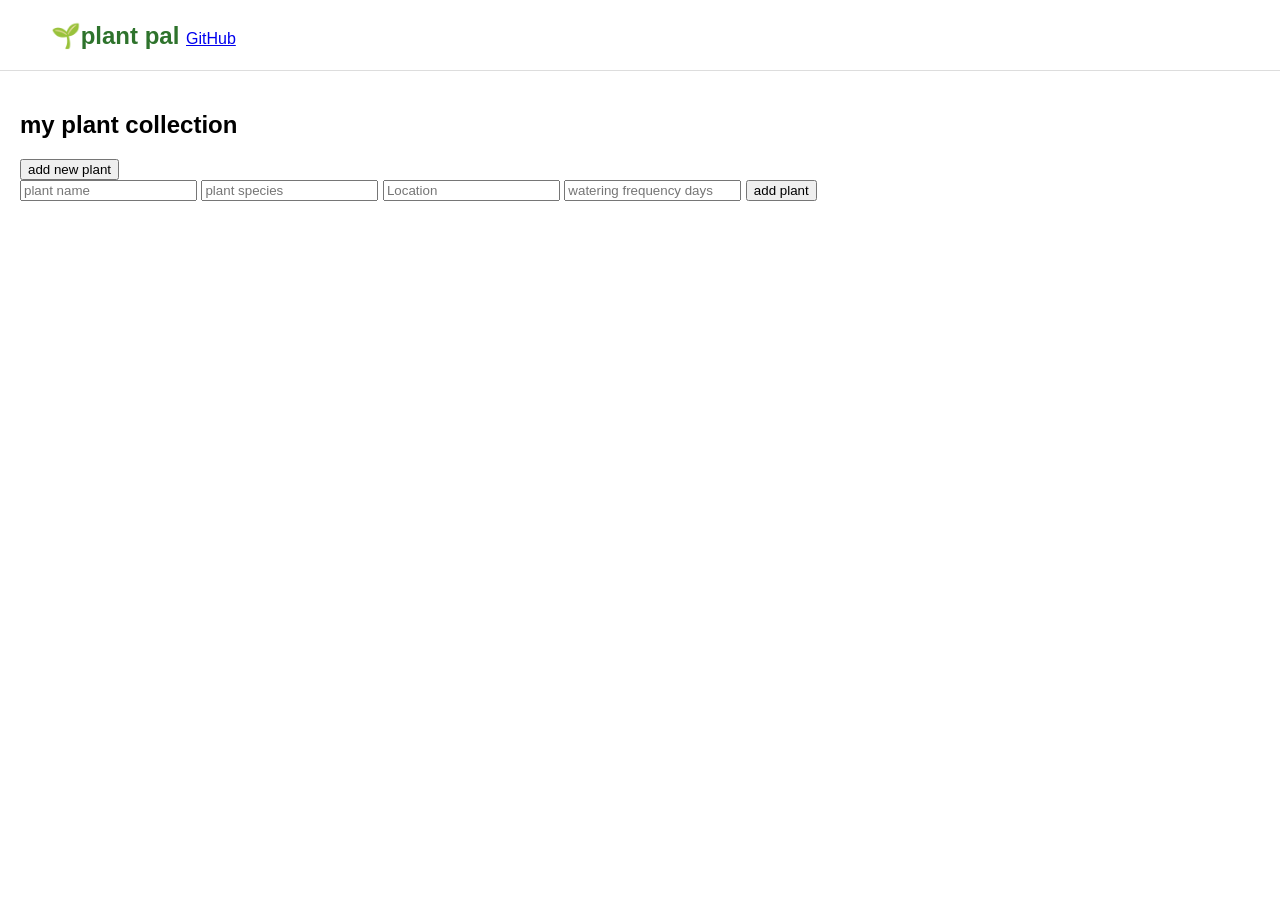
==== index.html @ 1b5e52f9 "style: update header logo with emoji and add initial CSS styles" ====
<!DOCTYPE html>
<html lang="en">
<head>
  <meta charset="UTF-8">
  <meta name="viewport" content="width=device-width, initial-scale=1.0">
  <title>plantpal - find your perfect plantcompanion</title>
  <link rel="stylesheet" href="styles.css">
  <link href="https://fonts.google.com/">
</head>
<body>


  <!-- navigation Header --> 
  <header class="navbar">
    <a href="index.html"  class="logo">
      <svg width="24" height="24" viewBox="0 0 24 24" fill="none" stroke="current color" stroke-width="2" ><path d="m11 20A7 0 0 1 9.8 6.1C15.5 17 4.4 19 2c1 2 2 4.1 2 9 0 5-4 9-10 9z"/></svg>
<span> 🌱plant pal</span>

    </a>
    <a class="github-link" href="https://github.com/wanguisandrak-crypto/plant-pal" target="_blank" rel="noopener noreferrer">GitHub</a>

 </header>
<main>
<section id="dashboard"> <h2> my plant collection</h2> <button id="add plant btn"> add new plant</button>
<div id="plant grid" class="plant grid"></div>
<section id="plantform-modal" class=" modal hidden"> <div class="modal content">
<form id="plantform"> <input type="text" id="plant-name" placeholder="plant name" required >
<input type="text" id="plant-species" placeholder="plant species" required>
<input type="text" id="plant-location" placeholder="Location" required>
<input type="number" id="water-frequency" placeholder="watering frequency days" required>
<button type="submit">add plant</button>
</form>
</div></section>
</section>
</main>



</body>
</html>
---- styles.css ----
body{
  margin: 0%;
  font-family: Arial, Helvetica, sans-serif;
}

header{
  background-color: #fff;
  padding: 20px;
  border-bottom: 1px solid #ddd;
}
.nav{
  display: flex;
  justify-content: space-between;
  align-items: center ;

}

.logo{
  font-size: 24px;
  font-weight: bold;
  text-decoration: none;
  color: #2e732c;

}

.nav a {
  text-decoration: none;
  color: #333;
  margin-left: 20px;
}
main{
  padding: 20px;
}
#addplant{
background-color: #2e7d32;
color: #fff;
padding: 10px 20px;
border: none;
border-radius: 4px;
}
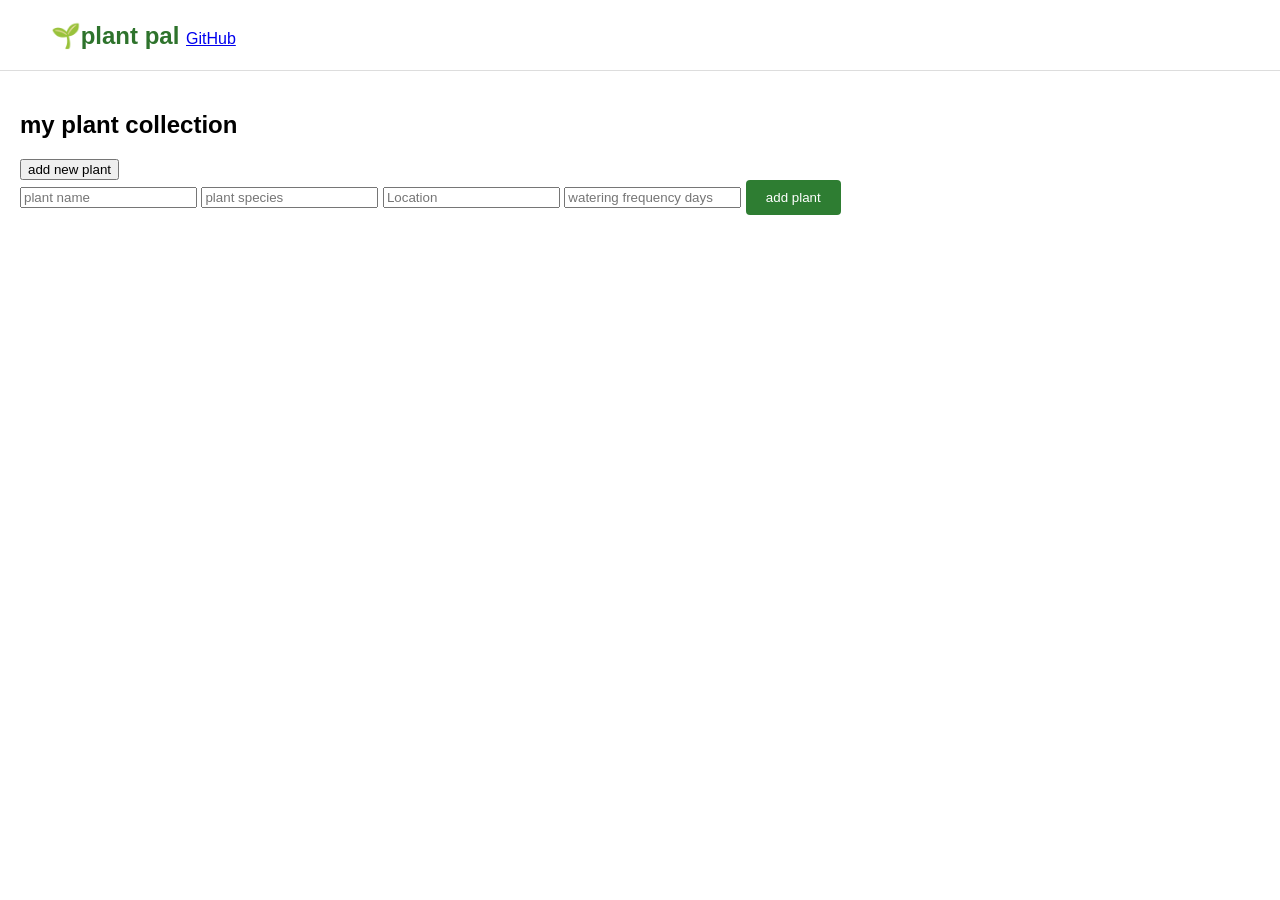
==== commit 0e8459c5: "fix: add missing id attribute to submit button in plant form" ====
--- a/index.html
+++ b/index.html
@@ -28,7 +28,7 @@
 <input type="text" id="plant-species" placeholder="plant species" required>
 <input type="text" id="plant-location" placeholder="Location" required>
 <input type="number" id="water-frequency" placeholder="watering frequency days" required>
-<button type="submit">add plant</button>
+<button type="submit" id="addplant">add plant</button>
 </form>
 </div></section>
 </section>
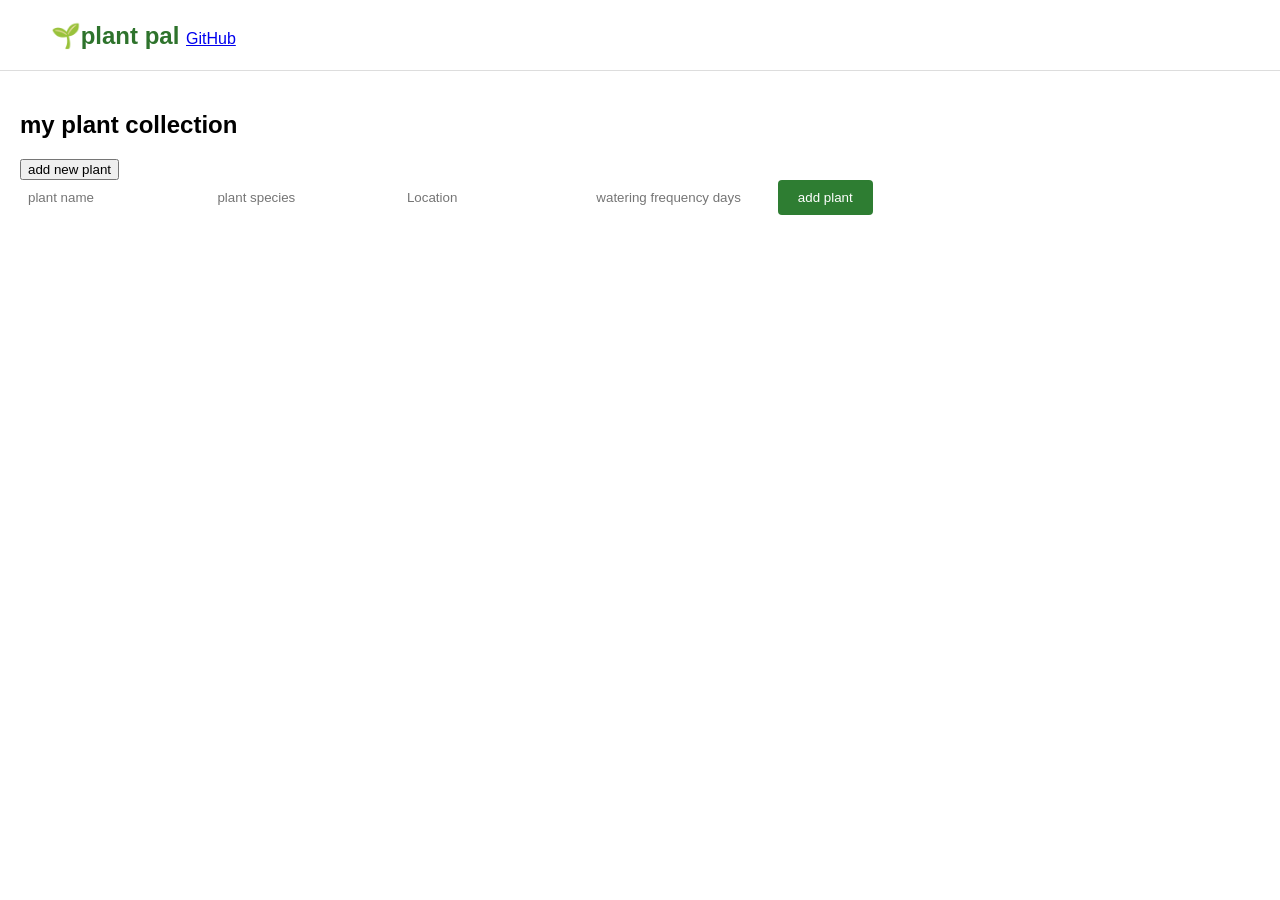
==== commit 445cd540: "feat: implement plant form functionality and modal display in script.js" ====
--- a/index.html
+++ b/index.html
@@ -34,7 +34,7 @@
 </section>
 </main>
 
-
+<script>src=script.js</script>
 
 </body>
 </html>
--- a/styles.css
+++ b/styles.css
@@ -38,3 +38,8 @@
 border: none;
 border-radius: 4px;
 }
+input[type=text], input[type=number] {
+padding: 8px;
+border: 1pc;
+border-radius: 4px;
+}
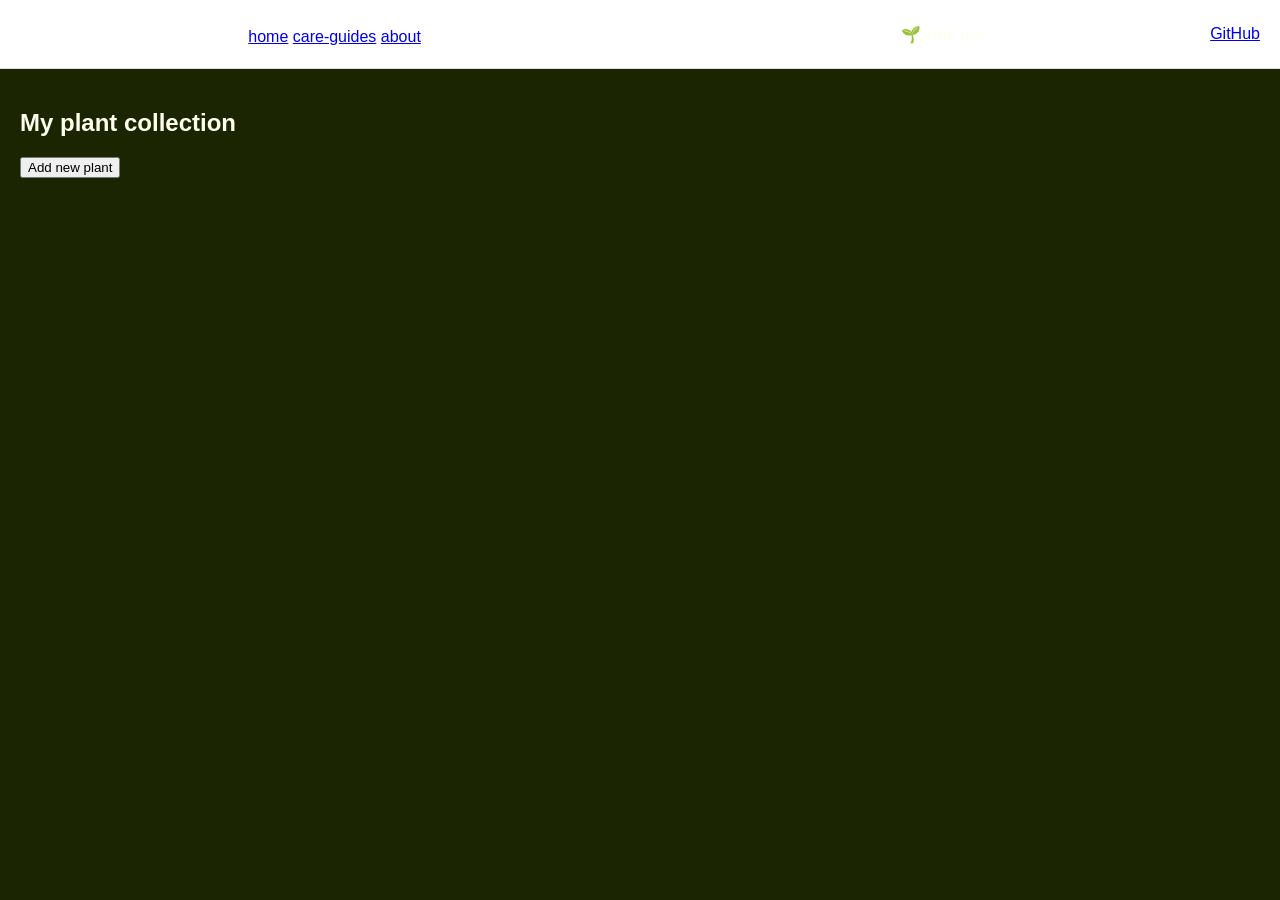
==== commit 39f75499: "feat: add about page and improve navigation in index.html" ====
--- a/index.html
+++ b/index.html
@@ -13,6 +13,11 @@
   <!-- navigation Header --> 
   <header class="navbar">
     <a href="index.html"  class="logo">
+      <nav>
+      <a href="index.html">home</a>
+      <a href="care-guides.html">care-guides</a>
+      <a href="about.html">about</a>
+      </nav>
       <svg width="24" height="24" viewBox="0 0 24 24" fill="none" stroke="current color" stroke-width="2" ><path d="m11 20A7 0 0 1 9.8 6.1C15.5 17 4.4 19 2c1 2 2 4.1 2 9 0 5-4 9-10 9z"/></svg>
 <span> 🌱plant pal</span>
 
@@ -21,20 +26,26 @@
 
  </header>
 <main>
-<section id="dashboard"> <h2> my plant collection</h2> <button id="add plant btn"> add new plant</button>
-<div id="plant grid" class="plant grid"></div>
-<section id="plantform-modal" class=" modal hidden"> <div class="modal content">
-<form id="plantform"> <input type="text" id="plant-name" placeholder="plant name" required >
-<input type="text" id="plant-species" placeholder="plant species" required>
-<input type="text" id="plant-location" placeholder="Location" required>
-<input type="number" id="water-frequency" placeholder="watering frequency days" required>
-<button type="submit" id="addplant">add plant</button>
-</form>
-</div></section>
+<section id="dashboard">
+  <h2>My plant collection</h2>
+  <button id="addplant-btn" type="button">Add new plant</button>
+  <div id="plant-container" class="plant-grid"></div>
+  <section id="plantform-modal" class="modal hidden" aria-label="Add a plant">
+    <div class="modal-content">
+      <button type="button" id="close-btn" class="close-btn" aria-label="Close">&times;</button>
+      <form id="plantform">
+        <input type="text" id="plant-name" placeholder="Plant name" aria-label="Plant name" required>
+        <input type="text" id="plant-species" placeholder="Plant species" aria-label="Plant species" required>
+        <input type="text" id="plant-location" placeholder="Location" aria-label="Location" required>
+        <input type="number" id="water-frequency" placeholder="Watering frequency (days)" aria-label="Watering frequency in days" required>
+        <button type="submit" id="addplant">Add plant</button>
+      </form>
+    </div>
+  </section>
 </section>
 </main>
 
-<script>src=script.js</script>
+<script src="script.js"></script>
 
 </body>
 </html>
--- a/styles.css
+++ b/styles.css
@@ -1,6 +1,8 @@
 body{
   margin: 0%;
   font-family: Arial, Helvetica, sans-serif;
+  background-color: #1b2501;
+  color: #ffe;
 }
 
 header{
@@ -8,7 +10,7 @@
   padding: 20px;
   border-bottom: 1px solid #ddd;
 }
-.nav{
+.navbar{
   display: flex;
   justify-content: space-between;
   align-items: center ;
@@ -25,7 +27,7 @@
 
 .nav a {
   text-decoration: none;
-  color: #333;
+  color: #fff;
   margin-left: 20px;
 }
 main{
@@ -38,8 +40,64 @@
 border: none;
 border-radius: 4px;
 }
-input[type=text], input[type=number] {
-padding: 8px;
-border: 1pc;
-border-radius: 4px;
+input[type="text"], input[type="number"] {
+  box-sizing: border-box;
+  width: 100%;
+  padding: 8px;
+  border: 1px solid #999;
+  border-radius: 4px;
+  color: #222;
+  background-color: #fff;
+}
+
+.plant-grid {
+  display: grid;
+  grid-template-columns: repeat(auto-fit, minmax(200px, 1fr));
+  gap: 16px;
+  margin-top: 20px;
+}
+
+.plant-card {
+  padding: 16px;
+  border: 1px solid #ddd;
+  border-radius: 8px;
+  background-color: #fff;
+  color: #222;
+}
+
+.modal {
+  position: fixed;
+  inset: 0;
+  display: flex;
+  align-items: center;
+  justify-content: center;
+  padding: 20px;
+  background-color: rgb(0 0 0 / 50%);
+}
+
+.hidden {
+  display: none;
+}
+
+.modal-content {
+  position: relative;
+  width: min(100%, 400px);
+  padding: 24px;
+  border-radius: 8px;
+  background-color: #fff;
+}
+
+#plantform {
+  display: grid;
+  gap: 12px;
+}
+
+.close-btn {
+  position: absolute;
+  top: 8px;
+  right: 8px;
+  border: 0;
+  background: transparent;
+  font-size: 24px;
+  cursor: pointer;
 }
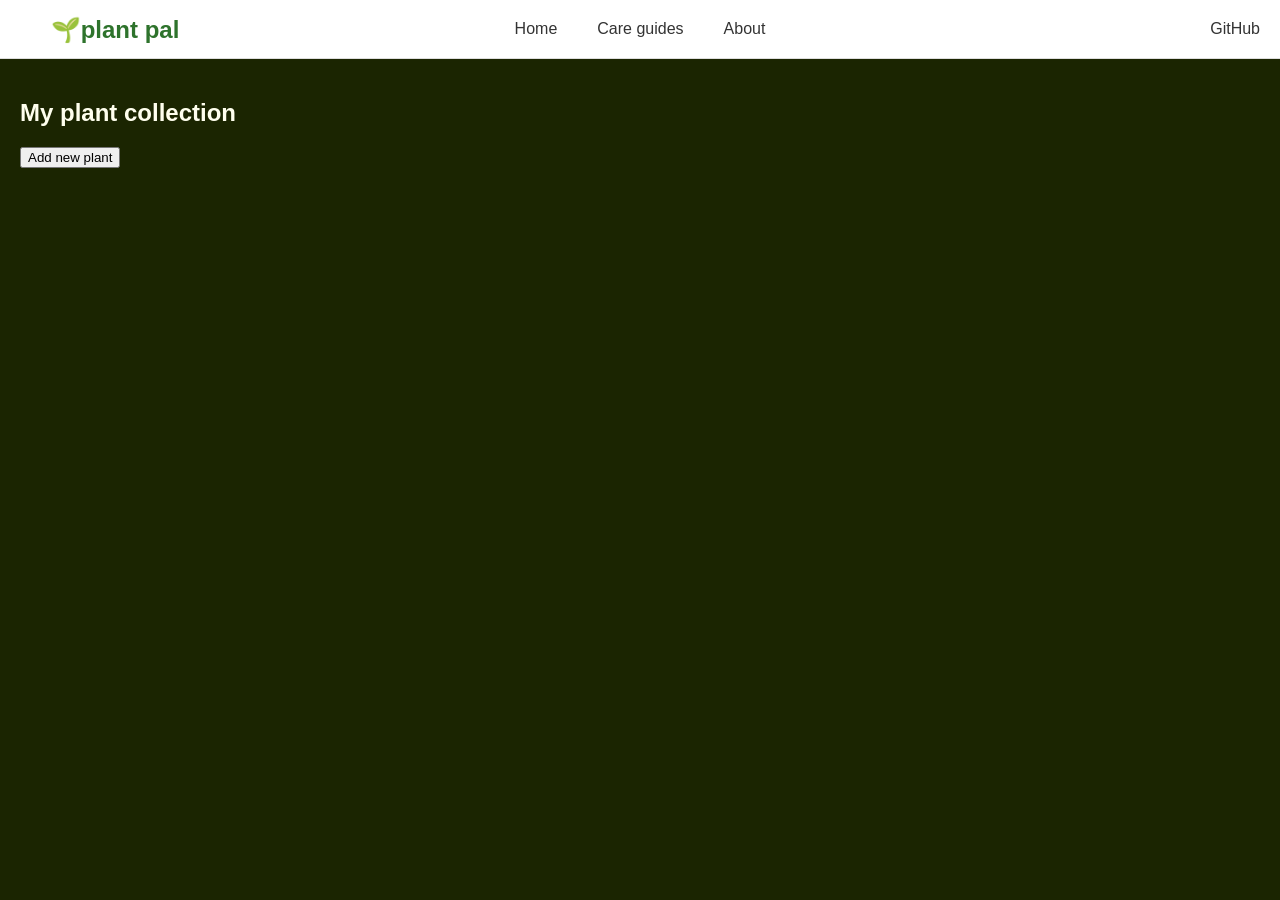
==== commit f6125e9c: "feat: restructure navigation bar for improved layout and accessibility" ====
--- a/index.html
+++ b/index.html
@@ -13,16 +13,16 @@
   <!-- navigation Header --> 
   <header class="navbar">
     <a href="index.html"  class="logo">
-      <nav>
-      <a href="index.html">home</a>
-      <a href="care-guides.html">care-guides</a>
-      <a href="about.html">about</a>
-      </nav>
       <svg width="24" height="24" viewBox="0 0 24 24" fill="none" stroke="current color" stroke-width="2" ><path d="m11 20A7 0 0 1 9.8 6.1C15.5 17 4.4 19 2c1 2 2 4.1 2 9 0 5-4 9-10 9z"/></svg>
 <span> 🌱plant pal</span>
 
     </a>
-    <a class="github-link" href="https://github.com/wanguisandrak-crypto/plant-pal" target="_blank" rel="noopener noreferrer">GitHub</a>
+    <nav>
+      <a href="index.html">Home</a>
+      <a href="care-guides.html">Care guides</a>
+      <a href="about.html">About</a>
+      <a class="github-link" href="https://github.com/wanguisandrak-crypto/plant-pal" target="_blank" rel="noopener noreferrer">GitHub</a>
+    </nav>
 
  </header>
 <main>
--- a/styles.css
+++ b/styles.css
@@ -12,8 +12,9 @@
 }
 .navbar{
   display: flex;
-  justify-content: space-between;
+  justify-content: center;
   align-items: center ;
+  position: relative;
 
 }
 
@@ -25,10 +26,26 @@
 
 }
 
-.nav a {
+.navbar nav {
+  display: flex;
+  align-items: center;
+  justify-content: center;
+  gap: 40px;
+}
+
+.navbar .logo {
+  position: absolute;
+  left: 20px;
+}
+
+.navbar .github-link {
+  position: absolute;
+  right: 20px;
+}
+
+.navbar nav a {
   text-decoration: none;
-  color: #fff;
-  margin-left: 20px;
+  color: #333;
 }
 main{
   padding: 20px;
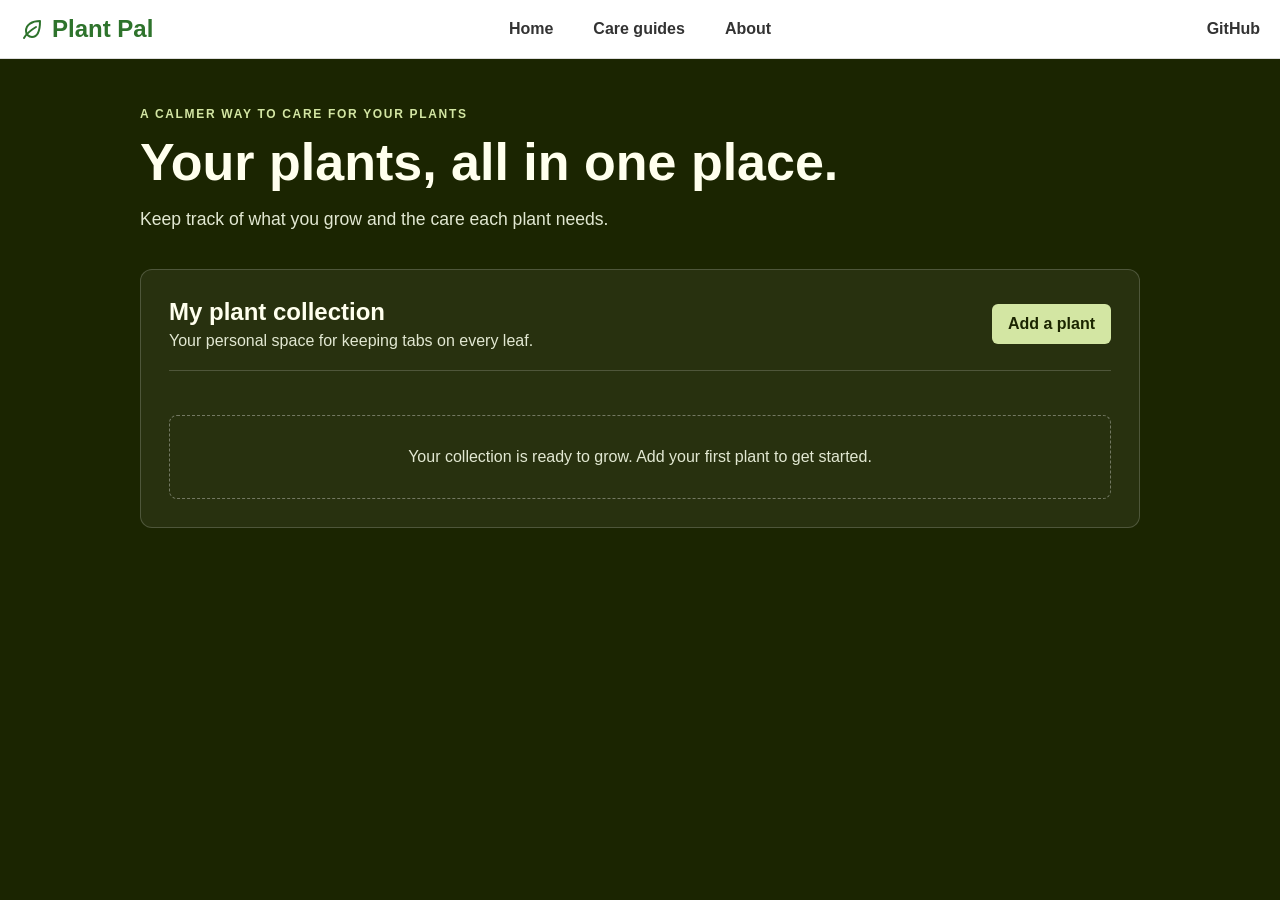
==== commit 4ace0a49: "feat: enhance about and care guides pages with improved structure and content feat: update index pag" ====
--- a/index.html
+++ b/index.html
@@ -3,18 +3,17 @@
 <head>
   <meta charset="UTF-8">
   <meta name="viewport" content="width=device-width, initial-scale=1.0">
-  <title>plantpal - find your perfect plantcompanion</title>
+  <title>Plant Pal | My Plant Collection</title>
   <link rel="stylesheet" href="styles.css">
-  <link href="https://fonts.google.com/">
 </head>
 <body>
-
-
-  <!-- navigation Header --> 
   <header class="navbar">
-    <a href="index.html"  class="logo">
-      <svg width="24" height="24" viewBox="0 0 24 24" fill="none" stroke="current color" stroke-width="2" ><path d="m11 20A7 0 0 1 9.8 6.1C15.5 17 4.4 19 2c1 2 2 4.1 2 9 0 5-4 9-10 9z"/></svg>
-<span> 🌱plant pal</span>
+    <a href="index.html" class="logo">
+      <svg aria-hidden="true" focusable="false" width="24" height="24" viewBox="0 0 24 24" fill="none" stroke="currentColor" stroke-width="2" stroke-linecap="round" stroke-linejoin="round">
+        <path d="M20 4c-8 0-14 3.5-14 10a6 6 0 0 0 6 6c6.5 0 8-8 8-16Z"/>
+        <path d="M4 21c3-5 7-8 12-11"/>
+      </svg>
+      <span>Plant Pal</span>
 
     </a>
     <nav>
@@ -25,24 +24,38 @@
     </nav>
 
  </header>
-<main>
-<section id="dashboard">
-  <h2>My plant collection</h2>
-  <button id="addplant-btn" type="button">Add new plant</button>
-  <div id="plant-container" class="plant-grid"></div>
-  <section id="plantform-modal" class="modal hidden" aria-label="Add a plant">
-    <div class="modal-content">
-      <button type="button" id="close-btn" class="close-btn" aria-label="Close">&times;</button>
-      <form id="plantform">
-        <input type="text" id="plant-name" placeholder="Plant name" aria-label="Plant name" required>
-        <input type="text" id="plant-species" placeholder="Plant species" aria-label="Plant species" required>
-        <input type="text" id="plant-location" placeholder="Location" aria-label="Location" required>
-        <input type="number" id="water-frequency" placeholder="Watering frequency (days)" aria-label="Watering frequency in days" required>
-        <button type="submit" id="addplant">Add plant</button>
-      </form>
+<main class="home-page">
+  <section class="home-intro" aria-labelledby="home-title">
+    <p class="home-eyebrow">A CALMER WAY TO CARE FOR YOUR PLANTS</p>
+    <h1 id="home-title">Your plants, all in one place.</h1>
+    <p>Keep track of what you grow and the care each plant needs.</p>
+  </section>
+
+  <section id="dashboard" class="dashboard" aria-labelledby="collection-title">
+    <div class="collection-heading">
+      <div>
+        <h2 id="collection-title">My plant collection</h2>
+        <p>Your personal space for keeping tabs on every leaf.</p>
+      </div>
+      <button id="addplant-btn" class="primary-button" type="button">Add a plant</button>
     </div>
+    <div id="plant-container" class="plant-grid" aria-live="polite"></div>
+    <p id="empty-state" class="empty-state">Your collection is ready to grow. Add your first plant to get started.</p>
+
+    <section id="plantform-modal" class="modal hidden" aria-label="Add a plant">
+      <div class="modal-content">
+        <button type="button" id="close-btn" class="close-btn" aria-label="Close">&times;</button>
+        <h2>Add a plant</h2>
+        <form id="plantform">
+          <input type="text" id="plant-name" placeholder="Plant name" aria-label="Plant name" required>
+          <input type="text" id="plant-species" placeholder="Plant species" aria-label="Plant species" required>
+          <input type="text" id="plant-location" placeholder="Location" aria-label="Location" required>
+          <input type="number" id="water-frequency" placeholder="Watering frequency (days)" aria-label="Watering frequency in days" min="1" required>
+          <button type="submit" id="addplant" class="primary-button">Add plant</button>
+        </form>
+      </div>
+    </section>
   </section>
-</section>
 </main>
 
 <script src="script.js"></script>
--- a/styles.css
+++ b/styles.css
@@ -19,6 +19,9 @@
 }
 
 .logo{
+  display: flex;
+  align-items: center;
+  gap: 8px;
   font-size: 24px;
   font-weight: bold;
   text-decoration: none;
@@ -46,16 +49,276 @@
 .navbar nav a {
   text-decoration: none;
   color: #333;
-}
+  font-weight: bold;
+}
+.about-page {
+  max-width: 1100px;
+  margin: 0 auto;
+  padding: 48px 24px;
+}
+
+.about-hero {
+  max-width: 760px;
+  margin: 0 auto 48px;
+  text-align: center;
+}
+
+.about-eyebrow {
+  color: #d3e6a3;
+  font-size: 0.8rem;
+  font-weight: bold;
+  letter-spacing: 0.16em;
+}
+
+.about-hero h1 {
+  margin: 12px 0;
+  font-size: clamp(2.2rem, 6vw, 4rem);
+  line-height: 1.1;
+}
+
+.about-intro {
+  max-width: 620px;
+  margin: 0 auto 28px;
+  color: #e2e8d2;
+  font-size: 1.15rem;
+  line-height: 1.7;
+}
+
+.about-cta {
+  display: inline-block;
+  padding: 12px 20px;
+  border-radius: 6px;
+  background-color: #d3e6a3;
+  color: #1b2501;
+  font-weight: bold;
+  text-decoration: none;
+}
+
+.about-cta:hover {
+  background-color: #e3f0c1;
+}
+
+.about-details {
+  display: grid;
+  grid-template-columns: repeat(auto-fit, minmax(220px, 1fr));
+  gap: 20px;
+}
+
+.about-card {
+  padding: 24px;
+  border: 1px solid rgb(255 255 255 / 18%);
+  border-radius: 10px;
+  background-color: rgb(255 255 255 / 7%);
+}
+
+.about-card h2 {
+  margin-top: 0;
+  color: #d3e6a3;
+  font-size: 1.25rem;
+}
+
+.about-card p {
+  margin-bottom: 0;
+  color: #e2e8d2;
+  line-height: 1.7;
+}
+
+.care-guides-page {
+  max-width: 1200px;
+  margin: 0 auto;
+  padding: 48px 24px;
+}
+
+.care-guides-hero {
+  max-width: 720px;
+  margin: 0 auto 40px;
+  text-align: center;
+}
+
+.care-guides-eyebrow,
+.care-guide-type {
+  color: #d3e6a3;
+  font-size: 0.75rem;
+  font-weight: bold;
+  letter-spacing: 0.14em;
+}
+
+.care-guides-hero h1 {
+  margin: 10px 0;
+  font-size: clamp(2.2rem, 5vw, 3.5rem);
+}
+
+.care-guides-hero > p:last-child {
+  color: #e2e8d2;
+  font-size: 1.1rem;
+  line-height: 1.7;
+}
+
+.care-guides-grid {
+  display: grid;
+  grid-template-columns: repeat(auto-fit, minmax(min(100%, 260px), 1fr));
+  align-items: stretch;
+  gap: 20px;
+}
+
+.care-guide-card {
+  overflow: hidden;
+  border: 1px solid rgb(255 255 255 / 18%);
+  border-radius: 12px;
+  background-color: #fff;
+  color: #243019;
+}
+
+.care-guide-visual {
+  display: grid;
+  min-height: 130px;
+  place-items: center;
+  background: linear-gradient(135deg, #e5efd3, #bdd09c);
+  font-size: 4rem;
+}
+
+.care-guide-content {
+  padding: 22px;
+}
+
+.care-guide-type {
+  margin: 0 0 8px;
+  color: #52723b;
+}
+
+.care-guide-content h2 {
+  margin: 0 0 18px;
+  font-size: 1.5rem;
+}
+
+.care-guide-facts {
+  margin: 0;
+}
+
+.care-guide-facts div {
+  padding: 12px 0;
+  border-top: 1px solid #e4e9df;
+}
+
+.care-guide-facts dt {
+  margin-bottom: 4px;
+  color: #315a2b;
+  font-weight: bold;
+}
+
+.care-guide-facts dd {
+  margin: 0;
+  color: #495044;
+  line-height: 1.5;
+}
+
+.care-guide-tip {
+  margin: 14px 0 0;
+  padding: 12px;
+  border-radius: 6px;
+  background-color: #f0f5e8;
+  color: #38482e;
+  line-height: 1.5;
+}
+
+.care-guides-note {
+  max-width: 760px;
+  margin: 32px auto 0;
+  color: #e2e8d2;
+  line-height: 1.6;
+  text-align: center;
+}
+
 main{
   padding: 20px;
 }
-#addplant{
-background-color: #2e7d32;
-color: #fff;
-padding: 10px 20px;
-border: none;
-border-radius: 4px;
+.home-page {
+  max-width: 1000px;
+  margin: 0 auto;
+  padding: 48px 24px 64px;
+}
+
+.home-intro {
+  margin-bottom: 36px;
+}
+
+.home-eyebrow {
+  margin: 0 0 12px;
+  color: #d3e6a3;
+  font-size: 0.75rem;
+  font-weight: bold;
+  letter-spacing: 0.14em;
+}
+
+.home-intro h1 {
+  margin: 0;
+  font-size: clamp(2rem, 5vw, 3.25rem);
+  line-height: 1.15;
+}
+
+.home-intro > p:last-child {
+  margin: 12px 0 0;
+  color: #e2e8d2;
+  font-size: 1.1rem;
+  line-height: 1.6;
+}
+
+.dashboard {
+  padding: 28px;
+  border: 1px solid rgb(255 255 255 / 18%);
+  border-radius: 12px;
+  background-color: rgb(255 255 255 / 6%);
+}
+
+.collection-heading {
+  display: flex;
+  align-items: center;
+  justify-content: space-between;
+  gap: 20px;
+  padding-bottom: 20px;
+  border-bottom: 1px solid rgb(255 255 255 / 18%);
+}
+
+.collection-heading h2 {
+  margin: 0;
+  font-size: 1.5rem;
+}
+
+.collection-heading p {
+  margin: 6px 0 0;
+  color: #e2e8d2;
+}
+
+.primary-button {
+  padding: 11px 16px;
+  border: 0;
+  border-radius: 6px;
+  background-color: #d3e6a3;
+  color: #1b2501;
+  font: inherit;
+  font-weight: bold;
+  cursor: pointer;
+}
+
+.primary-button:hover {
+  background-color: #e3f0c1;
+}
+
+.empty-state {
+  margin: 24px 0 0;
+  padding: 28px 20px;
+  border: 1px dashed rgb(255 255 255 / 35%);
+  border-radius: 8px;
+  color: #e2e8d2;
+  line-height: 1.6;
+  text-align: center;
+}
+
+.care-guide-image {
+  display: block;
+  width: 100%;
+  max-width: 360px;
+  height: auto;
 }
 input[type="text"], input[type="number"] {
   box-sizing: border-box;
@@ -76,10 +339,19 @@
 
 .plant-card {
   padding: 16px;
-  border: 1px solid #ddd;
+  border: 1px solid #e1e7d9;
   border-radius: 8px;
   background-color: #fff;
-  color: #222;
+  color: #243019;
+}
+
+.plant-card h3 {
+  margin-top: 0;
+  color: #315a2b;
+}
+
+.plant-card p {
+  line-height: 1.5;
 }
 
 .modal {
@@ -102,6 +374,11 @@
   padding: 24px;
   border-radius: 8px;
   background-color: #fff;
+  color: #243019;
+}
+
+.modal-content h2 {
+  margin: 0 0 20px;
 }
 
 #plantform {
@@ -117,4 +394,19 @@
   background: transparent;
   font-size: 24px;
   cursor: pointer;
+}
+
+@media (max-width: 600px) {
+  .home-page {
+    padding: 32px 16px 48px;
+  }
+
+  .dashboard {
+    padding: 20px;
+  }
+
+  .collection-heading {
+    align-items: flex-start;
+    flex-direction: column;
+  }
 }
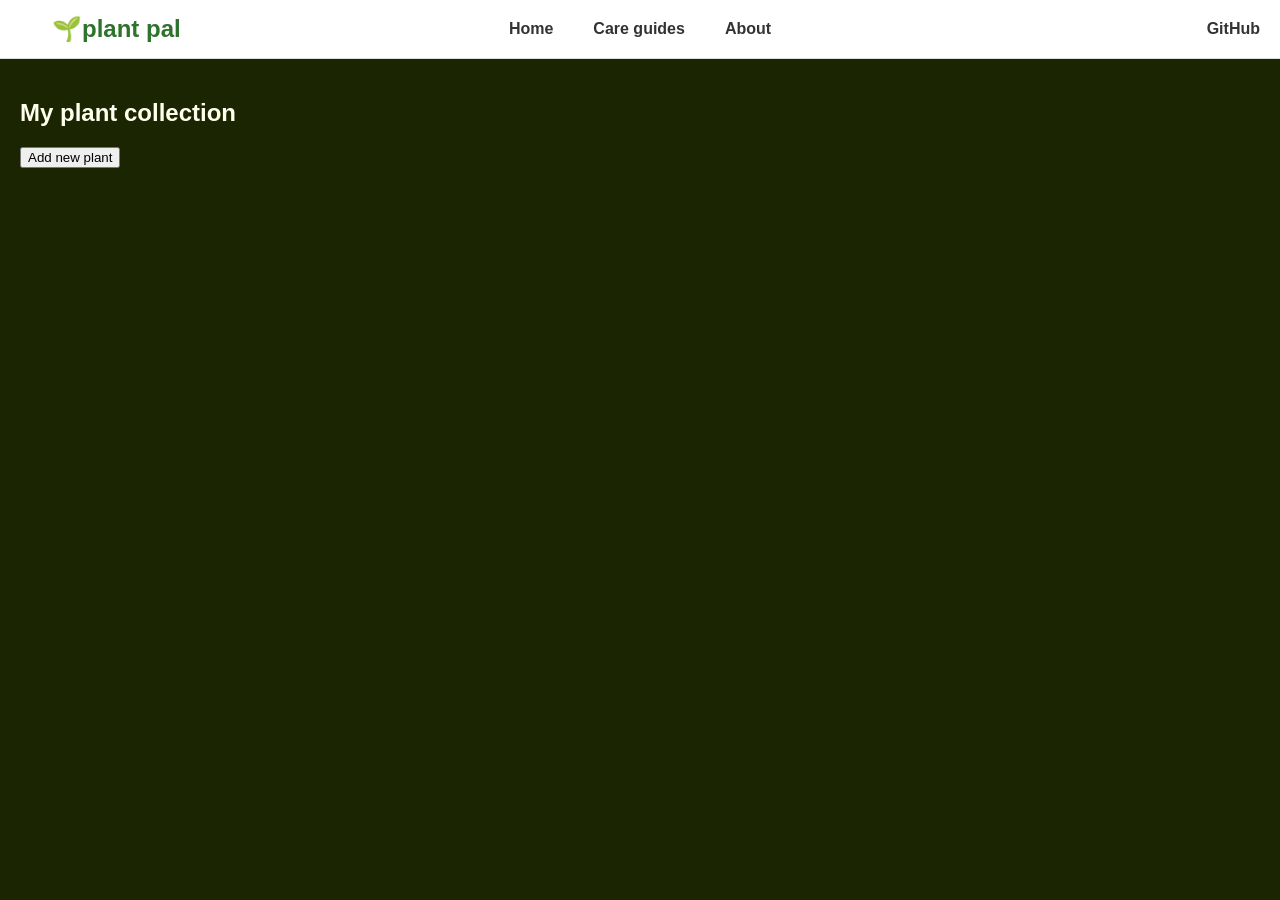
==== commit d1c6b9ca: "feat: update README and enhance plant addition functionality in script.js" ====
--- a/index.html
+++ b/index.html
@@ -3,17 +3,18 @@
 <head>
   <meta charset="UTF-8">
   <meta name="viewport" content="width=device-width, initial-scale=1.0">
-  <title>Plant Pal | My Plant Collection</title>
+  <title>plantpal - find your perfect plantcompanion</title>
   <link rel="stylesheet" href="styles.css">
+  <link href="https://fonts.google.com/">
 </head>
 <body>
+
+
+  <!-- navigation Header -->
   <header class="navbar">
-    <a href="index.html" class="logo">
-      <svg aria-hidden="true" focusable="false" width="24" height="24" viewBox="0 0 24 24" fill="none" stroke="currentColor" stroke-width="2" stroke-linecap="round" stroke-linejoin="round">
-        <path d="M20 4c-8 0-14 3.5-14 10a6 6 0 0 0 6 6c6.5 0 8-8 8-16Z"/>
-        <path d="M4 21c3-5 7-8 12-11"/>
-      </svg>
-      <span>Plant Pal</span>
+    <a href="index.html"  class="logo">
+      <svg width="24" height="24" viewBox="0 0 24 24" fill="none" stroke="current color" stroke-width="2" ><path d="m11 20A7 0 0 1 9.8 6.1C15.5 17 4.4 19 2c1 2 2 4.1 2 9 0 5-4 9-10 9z"/></svg>
+<span> 🌱plant pal</span>
 
     </a>
     <nav>
@@ -24,37 +25,23 @@
     </nav>
 
  </header>
-<main class="home-page">
-  <section class="home-intro" aria-labelledby="home-title">
-    <p class="home-eyebrow">A CALMER WAY TO CARE FOR YOUR PLANTS</p>
-    <h1 id="home-title">Your plants, all in one place.</h1>
-    <p>Keep track of what you grow and the care each plant needs.</p>
+<main>
+<section id="dashboard">
+  <h2>My plant collection</h2>
+  <button id="addplant-btn" type="button">Add new plant</button>
+  <div id="plant-container" class="plant-grid"></div>
+  <section id="plantform-modal" class="modal hidden" aria-label="Add a plant">
+    <div class="modal-content">
+      <button type="button" id="close-btn" class="close-btn" aria-label="Close">&times;</button>
+      <form id="plantform">
+        <input type="text" id="plant-name" placeholder="Plant name" aria-label="Plant name" required>
+        <input type="text" id="plant-species" placeholder="Plant species" aria-label="Plant species" required>
+        <input type="text" id="plant-location" placeholder="Location" aria-label="Location" required>
+        <input type="number" id="water-frequency" placeholder="Watering frequency (days)" aria-label="Watering frequency in days" required>
+        <button type="submit" id="addplant">Add plant</button>
+      </form>
+    </div>
   </section>
-
-  <section id="dashboard" class="dashboard" aria-labelledby="collection-title">
-    <div class="collection-heading">
-      <div>
-        <h2 id="collection-title">My plant collection</h2>
-        <p>Your personal space for keeping tabs on every leaf.</p>
-      </div>
-      <button id="addplant-btn" class="primary-button" type="button">Add a plant</button>
-    </div>
-    <div id="plant-container" class="plant-grid" aria-live="polite"></div>
-    <p id="empty-state" class="empty-state">Your collection is ready to grow. Add your first plant to get started.</p>
-
-    <section id="plantform-modal" class="modal hidden" aria-label="Add a plant">
-      <div class="modal-content">
-        <button type="button" id="close-btn" class="close-btn" aria-label="Close">&times;</button>
-        <h2>Add a plant</h2>
-        <form id="plantform">
-          <input type="text" id="plant-name" placeholder="Plant name" aria-label="Plant name" required>
-          <input type="text" id="plant-species" placeholder="Plant species" aria-label="Plant species" required>
-          <input type="text" id="plant-location" placeholder="Location" aria-label="Location" required>
-          <input type="number" id="water-frequency" placeholder="Watering frequency (days)" aria-label="Watering frequency in days" min="1" required>
-          <button type="submit" id="addplant" class="primary-button">Add plant</button>
-        </form>
-      </div>
-    </section>
   </section>
 </main>
 
